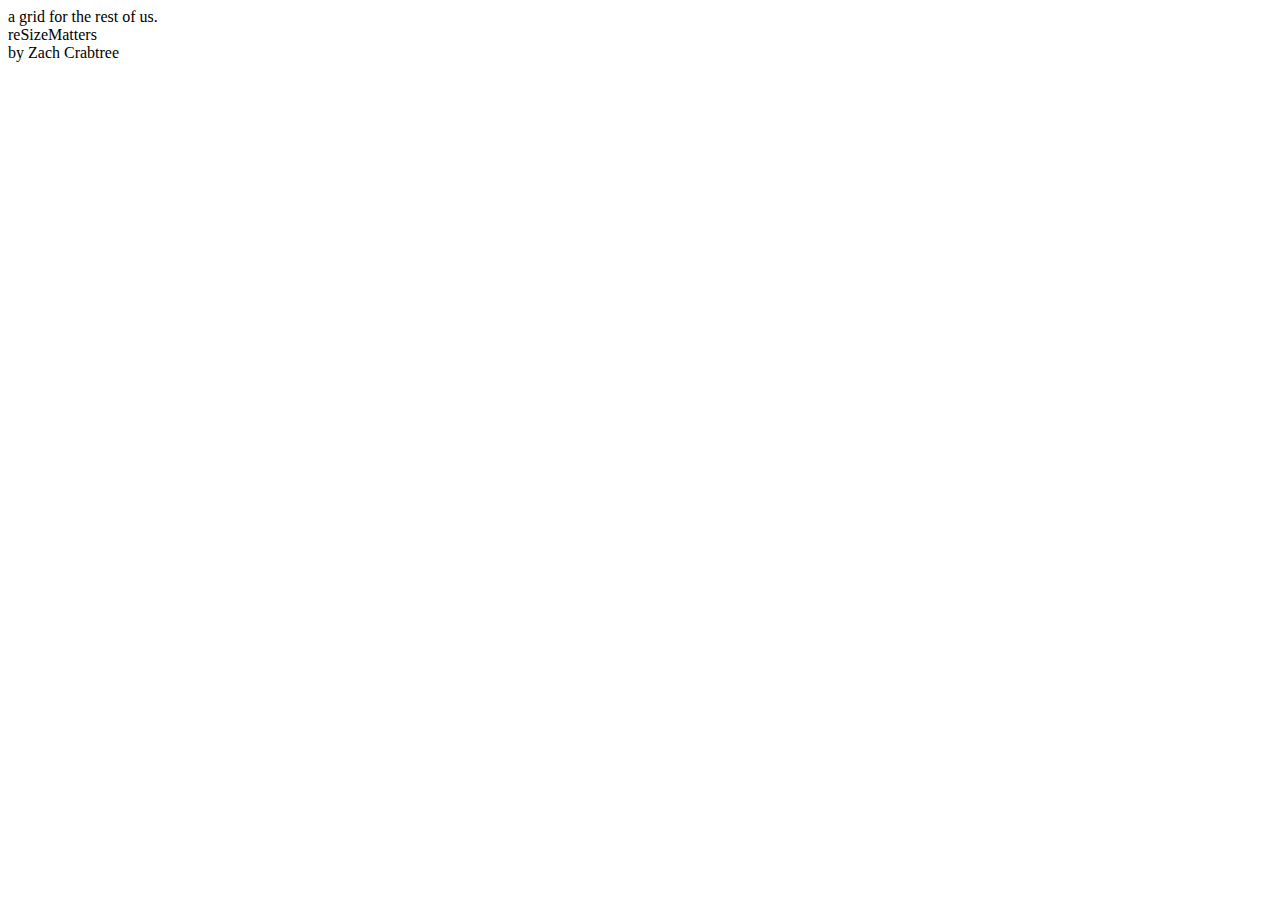
==== index.html @ ca757efb "firing up gh-pages" ====
<html>
  <head>
    <title>reSizeMatters</title>
    <script src="https://ajax.googleapis.com/ajax/libs/jquery/2.1.4/jquery.min.js"></script>
    <script src="grid.js"></script>
    <link rel="stylesheet" type="text/css" href="grid.css">
    <link rel="stylesheet" type="text/css" href="main.css">
  </head>
  <body>
    <div class="container">

      <div class="fluid row">
        <div class="four column">
          <div>a grid for the rest of us.</div>
        </div>
        <div class="four column">
          <div>reSizeMatters</div>
        </div>
        <div class="four column">
          <div>by Zach Crabtree</div>
        </div>

    </div>
  </body>

</html>
---- main.css ----
#nav
{
  border: solid black 1px;
  width: 100%;
}
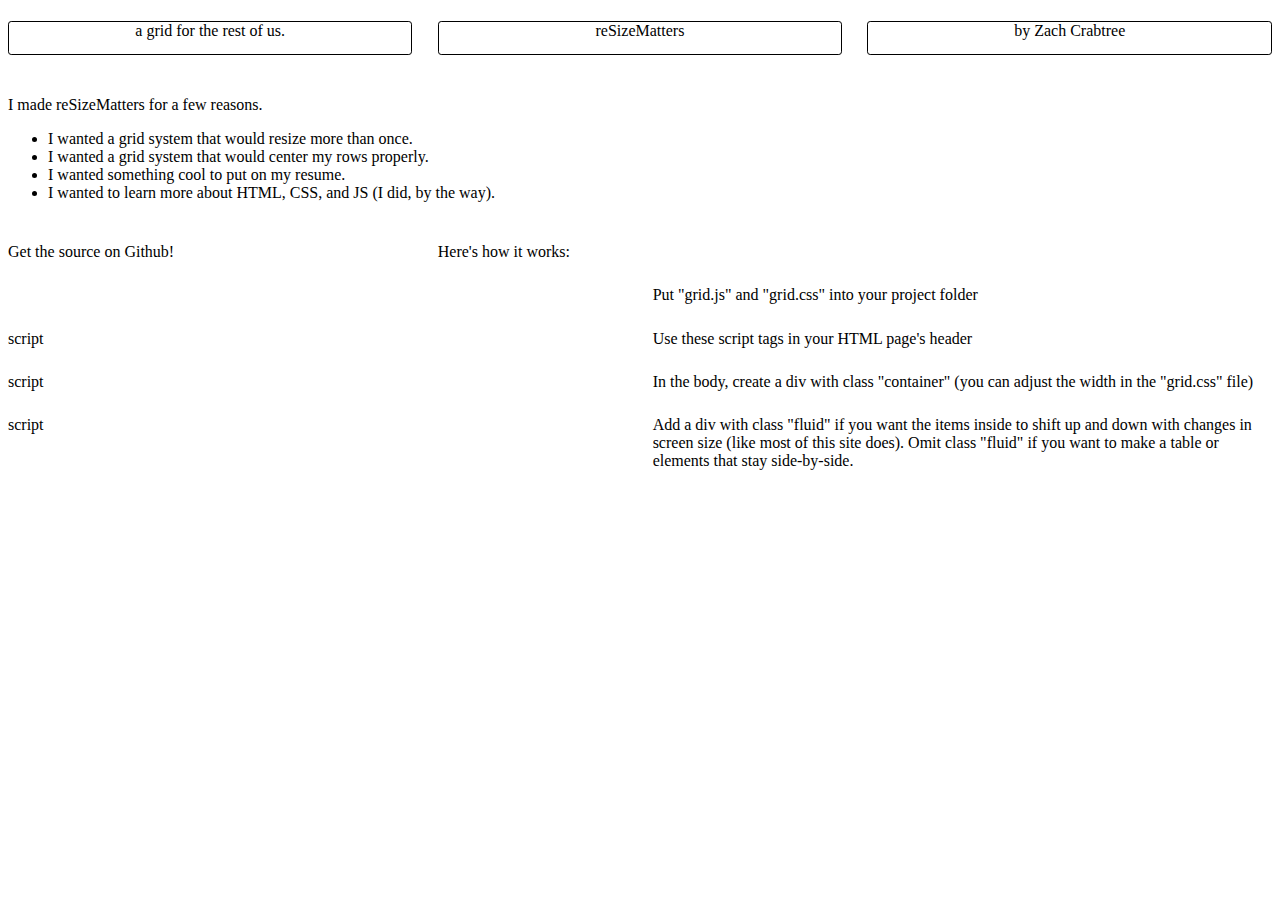
==== commit 738629e4: "adding things to demo site" ====
--- a/index.html
+++ b/index.html
@@ -11,14 +11,81 @@
 
       <div class="fluid row">
         <div class="four column">
-          <div>a grid for the rest of us.</div>
+          <div class="top">a grid for the rest of us.</div>
         </div>
         <div class="four column">
-          <div>reSizeMatters</div>
+          <div class="top">reSizeMatters</div>
         </div>
         <div class="four column">
-          <div>by Zach Crabtree</div>
+          <div class="top">by Zach Crabtree</div>
         </div>
+      </div>
+
+      <div class="fluid row">
+        <div class="twelve column">
+          <div>
+            <p>I made reSizeMatters for a few reasons.</p>
+            <ul>
+              <li>I wanted a grid system that would resize more than once.</li>
+              <li>I wanted a grid system that would center my rows properly.</li>
+              <li>I wanted something cool to put on my resume.</li>
+              <li>I wanted to learn more about HTML, CSS, and JS (I did, by the way).</li>
+            </ul>
+          </div>
+        </div>
+      </div>
+
+      <div class="fluid row">
+        <div class="four column">
+          Get the source on Github!
+        </div>
+      </div>
+
+      <div class="fluid row">
+        <div class="eight column">
+          Here's how it works:
+        </div>
+      </div>
+
+      <div class="fluid row">
+        <div class="six column">
+          <!-- Put image thing here -->
+        </div>
+        <div class="six column">
+          Put "grid.js" and "grid.css" into your project folder
+        </div>
+      </div>
+
+      <div class="fluid row">
+        <div class="six column">
+          script
+        </div>
+        <div class="six column">
+          Use these script tags in your HTML page's header
+        </div>
+      </div>
+
+      <div class="fluid row">
+        <div class="six column">
+          script
+        </div>
+        <div class="six column">
+          In the body, create a div with class "container"
+          (you can adjust the width in the "grid.css" file)
+        </div>
+      </div>
+
+      <div class="fluid row">
+        <div class="six column">
+          script
+        </div>
+        <div class="six column">
+          Add a div with class "fluid" if you want the items inside
+          to shift up and down with changes in screen size (like most
+          of this site does). Omit class "fluid" if you want to make a
+          table or elements that stay side-by-side.
+        </div>
+      </div>
 
     </div>
   </body>
--- a/grid.css
+++ b/grid.css
@@ -0,0 +1,200 @@
+.container
+{
+  /*change width to whatever*/
+  width: 100%;
+  margin: auto;
+}
+
+.fluid
+{
+  padding: 0;
+  margin: 0;
+  clear: both;
+}
+
+.row:before,
+.row:after
+{
+  content: "";
+  display: table;
+}
+
+.row:after
+{
+  clear: both;
+}
+
+.column
+{
+  display: block;
+  float: left;
+  margin-left: 2%;
+  margin-top: 1%;
+  margin-bottom: 1%;
+}
+
+.column:first-child
+{
+  margin-left: 0;
+}
+
+.twelve
+{
+  width: 100%;
+}
+
+.eleven
+{
+  width: 91.5%;
+}
+
+.ten
+{
+  width: 83%;
+}
+
+.nine
+{
+  width: 74.5%;
+}
+
+.eight
+{
+  width: 66%;
+}
+
+.seven
+{
+  width: 57.5%;
+}
+
+.six
+{
+  width: 49%;
+}
+
+.five
+{
+  width: 40.5%;
+}
+
+.four
+{
+  width: 32%;
+}
+
+.three
+{
+  width: 23.5%;
+}
+
+.two
+{
+  width: 15%;
+}
+
+.one
+{
+  width: 6.5%;
+}
+
+@media screen and (max-width: 640px)
+{
+  /*The .fluid selectors make sure that the divs inside other columns don't get
+  resized as the screen changes. That way tables and navs stay nice looking :)*/
+
+  .fluid > .eleven
+  {
+    width: 100%;
+  }
+
+  .fluid > .ten
+  {
+    width: 100%;
+  }
+
+  .fluid > .nine
+  {
+    width: 100%;
+  }
+
+  .fluid > .eight
+  {
+    width: 100%;
+  }
+
+  .fluid > .seven
+  {
+    width: 100%;
+  }
+
+  .fluid > .six
+  {
+    width: 100%;
+  }
+    .fluid > .five
+  {
+    width: 75%;
+  }
+
+  .fluid > .four
+  {
+    width: 64%;
+  }
+
+  .fluid > .three
+  {
+    width: 47%;
+  }
+
+  .fluid > .two
+  {
+    width: 30%;
+  }
+
+  .fluid > .one
+  {
+    width: 13%;
+  }
+}
+
+@media screen and (max-width: 480px)
+{
+  .fluid > .five
+  {
+    width: 100%;
+  }
+
+  .fluid > .four
+  {
+    width: 100%;
+  }
+
+  .fluid > .three
+  {
+    width: 100%;
+  }
+
+  .fluid > .two
+  {
+    width: 49%;
+  }
+
+  .fluid > .one
+  {
+    width: 23.5%;
+  }
+}
+
+@media screen and (max-width: 320px)
+{
+  .fluid > .two
+  {
+    width: 100%;
+  }
+
+  .fluid > .one
+  {
+    width: 100%;
+  }
+}
--- a/main.css
+++ b/main.css
@@ -1,5 +1,9 @@
-#nav
+.top
 {
-  border: solid black 1px;
-  width: 100%;
+  outer-width: 100%;
+  text-align: center;
+  border-radius: .2rem;
+  border: black 1px solid;
+  height: 2rem;
+  font-family: cursive;
 }
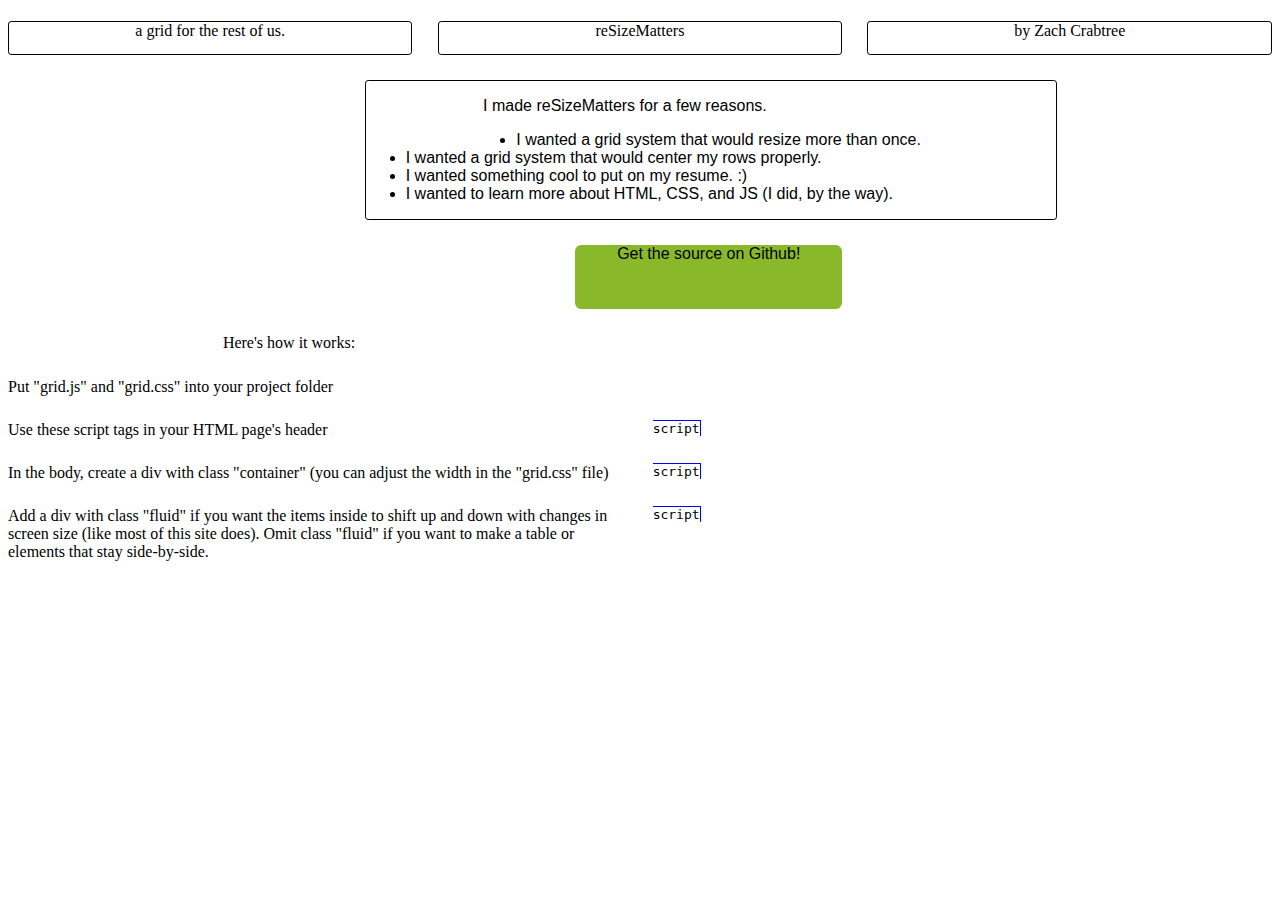
==== commit 62bdcd84: ":)" ====
--- a/index.html
+++ b/index.html
@@ -22,13 +22,13 @@
       </div>
 
       <div class="fluid row">
-        <div class="twelve column">
-          <div>
+        <div class="eight column">
+          <div class="desc">
             <p>I made reSizeMatters for a few reasons.</p>
             <ul>
               <li>I wanted a grid system that would resize more than once.</li>
               <li>I wanted a grid system that would center my rows properly.</li>
-              <li>I wanted something cool to put on my resume.</li>
+              <li>I wanted something cool to put on my resume. :)</li>
               <li>I wanted to learn more about HTML, CSS, and JS (I did, by the way).</li>
             </ul>
           </div>
@@ -37,7 +37,11 @@
 
       <div class="fluid row">
         <div class="four column">
-          Get the source on Github!
+          <a href="http://github.com/zakattak/reSizeMatters">
+            <div class="button">
+              Get the source on Github!
+            </div>
+          </a>
         </div>
       </div>
 
@@ -49,41 +53,47 @@
 
       <div class="fluid row">
         <div class="six column">
-          <!-- Put image thing here -->
+          Put "grid.js" and "grid.css" into your project folder
         </div>
         <div class="six column">
-          Put "grid.js" and "grid.css" into your project folder
+          <!-- Put image thing here -->
         </div>
       </div>
 
       <div class="fluid row">
         <div class="six column">
-          script
+          Use these script tags in your HTML page's header
         </div>
         <div class="six column">
-          Use these script tags in your HTML page's header
+          <code>
+            script
+          </code>
         </div>
       </div>
 
       <div class="fluid row">
         <div class="six column">
-          script
+          In the body, create a div with class "container"
+          (you can adjust the width in the "grid.css" file)
         </div>
         <div class="six column">
-          In the body, create a div with class "container"
-          (you can adjust the width in the "grid.css" file)
+          <code>
+            script
+          </code>
         </div>
       </div>
 
       <div class="fluid row">
         <div class="six column">
-          script
-        </div>
-        <div class="six column">
           Add a div with class "fluid" if you want the items inside
           to shift up and down with changes in screen size (like most
           of this site does). Omit class "fluid" if you want to make a
           table or elements that stay side-by-side.
+        </div>
+        <div class="six column">
+          <code>
+            script
+          </code>
         </div>
       </div>
 
--- a/main.css
+++ b/main.css
@@ -1,3 +1,9 @@
+a
+{
+  text-decoration: none;
+  color: inherit;
+}
+
 .top
 {
   outer-width: 100%;
@@ -7,3 +13,27 @@
   height: 2rem;
   font-family: cursive;
 }
+
+.desc
+{
+  outer-width: 100%;
+  border: black 1px solid;
+  border-radius: .2rem;
+  font-family: sans-serif;
+}
+
+.button
+{
+  height: 4rem;
+  outer-width: 100%;
+  text-align: center;
+  font-family: sans-serif;
+  background-color: rgb(137, 185, 43);
+  border-radius: .4rem;
+}
+
+code
+{
+  border-top: blue solid 1px;
+  border-right: blue solid 1px;
+}
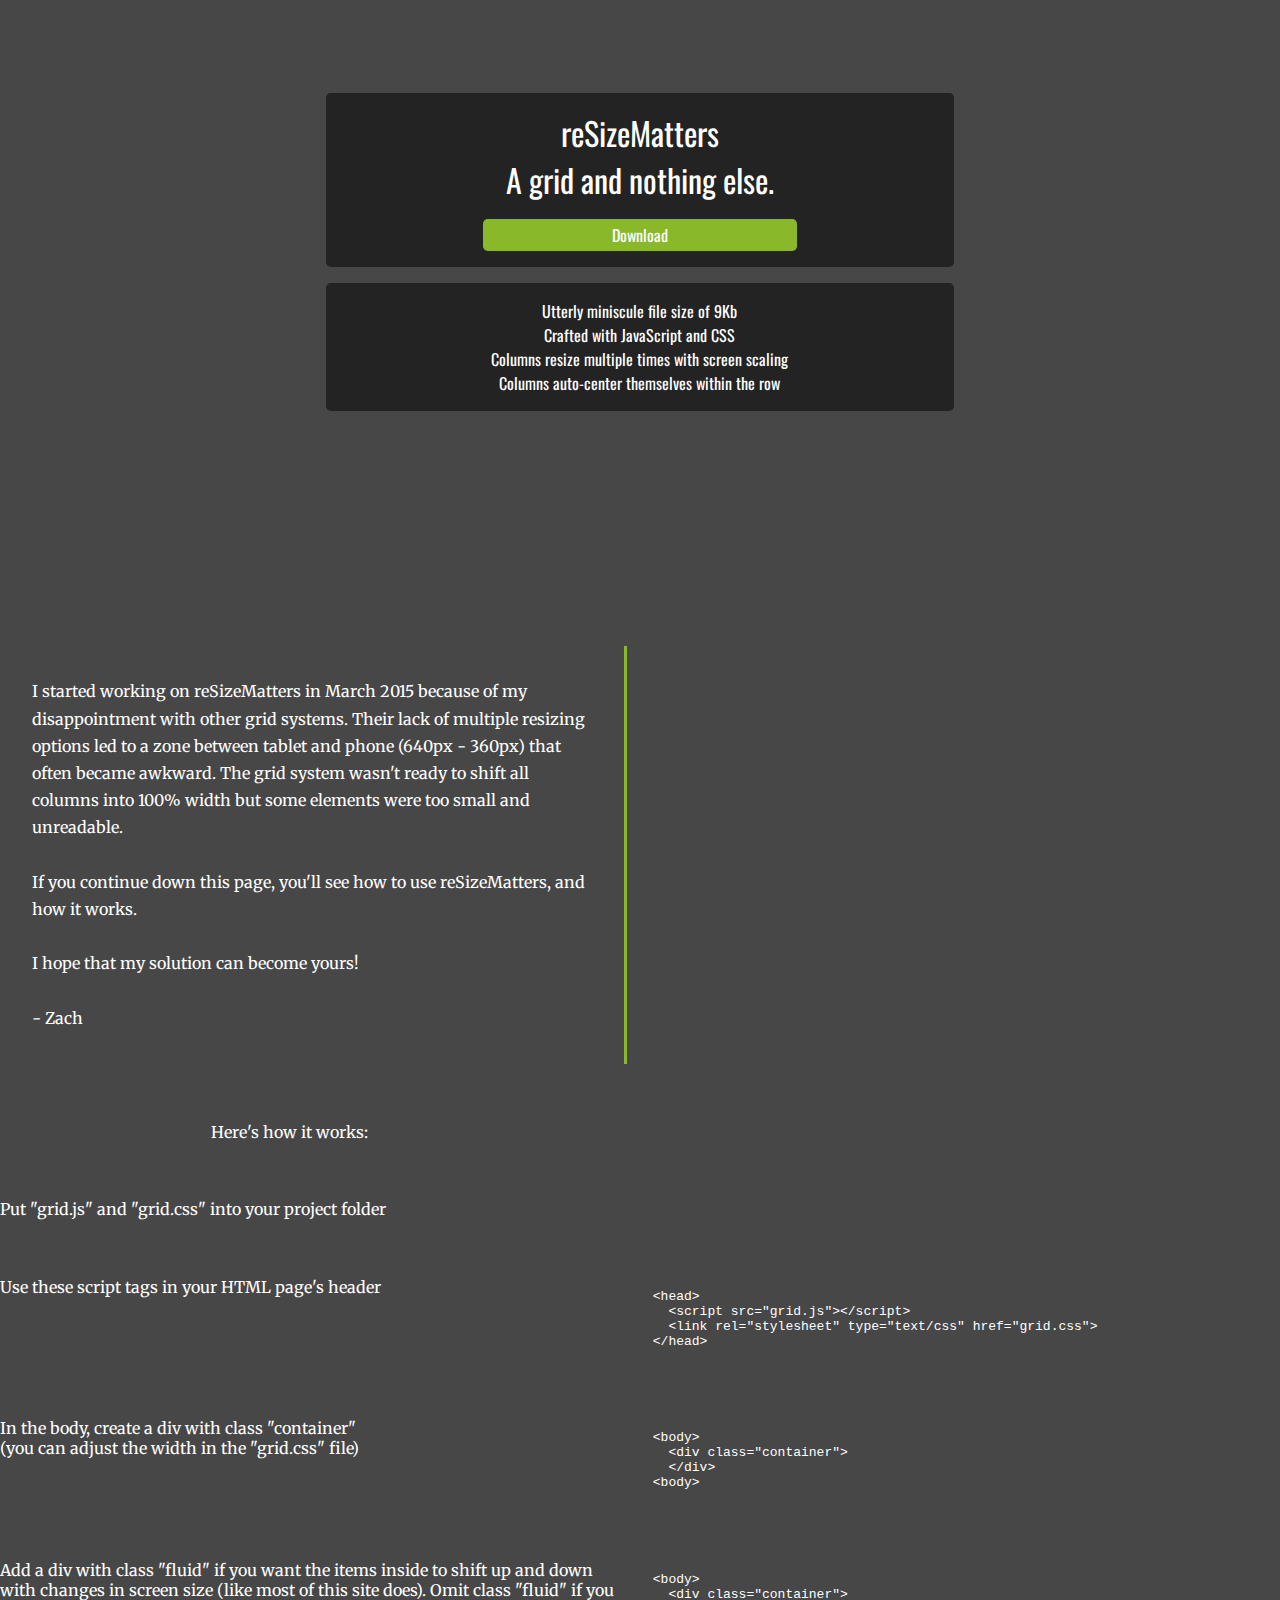
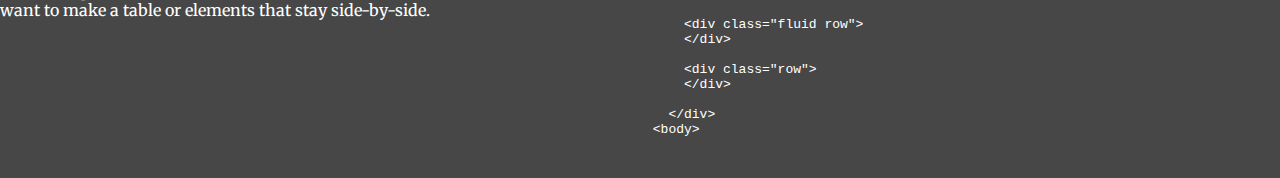
==== commit 04b49d00: "ACTUALLY fixed the rememberRows(), fixMargins(), and centerRows()" ====
--- a/index.html
+++ b/index.html
@@ -3,6 +3,8 @@
     <title>reSizeMatters</title>
     <script src="https://ajax.googleapis.com/ajax/libs/jquery/2.1.4/jquery.min.js"></script>
     <script src="grid.js"></script>
+    <link href='https://fonts.googleapis.com/css?family=Oswald:300' rel='stylesheet' type='text/css'>
+    <link href='https://fonts.googleapis.com/css?family=Merriweather:300' rel='stylesheet' type='text/css'>
     <link rel="stylesheet" type="text/css" href="grid.css">
     <link rel="stylesheet" type="text/css" href="main.css">
   </head>
@@ -10,50 +12,68 @@
     <div class="container">
 
       <div class="fluid row">
-        <div class="four column">
-          <div class="top">a grid for the rest of us.</div>
+        <div class="twelve column top">
+
+            <div class="fluid row">
+              <div class="six column title">
+                  reSizeMatters
+                </br>
+                  A grid and nothing else.
+                  <a href="http://github.com/zakattak/reSizeMatters">
+                    <div class="button">
+                      Download
+                    </div>
+                  </a>
+              </div>
+            </div>
+
+            <div class="fluid row">
+              <div class="six column features">
+                  Utterly miniscule file size of 9Kb
+                </br>
+                  Crafted with JavaScript and CSS
+                </br>
+                  Columns resize multiple times with screen scaling
+                </br>
+                  Columns auto-center themselves within the row
+              </div>
+            </div>
+
+
         </div>
-        <div class="four column">
-          <div class="top">reSizeMatters</div>
+      </div>
+
+      <div class="fluid row intro">
+        <div class="six column">
+          <div class="desc">
+            I started working on reSizeMatters in March 2015 because of my disappointment with other grid systems.
+            Their lack of multiple resizing options led to a zone between tablet and phone (640px - 360px)
+            that often became awkward. The grid system wasn't ready to shift all columns into 100% width
+            but some elements were too small and unreadable.
+          </br></br>
+            If you continue down this page, you'll see how to use reSizeMatters, and how it works.
+          </br></br>
+            I hope that my solution can become yours!
+          </br></br>
+            - Zach
+          </div>
         </div>
-        <div class="four column">
-          <div class="top">by Zach Crabtree</div>
+        <div class="six column">
+          <div class="grid-example">
+
+          </div>
         </div>
       </div>
 
       <div class="fluid row">
         <div class="eight column">
-          <div class="desc">
-            <p>I made reSizeMatters for a few reasons.</p>
-            <ul>
-              <li>I wanted a grid system that would resize more than once.</li>
-              <li>I wanted a grid system that would center my rows properly.</li>
-              <li>I wanted something cool to put on my resume. :)</li>
-              <li>I wanted to learn more about HTML, CSS, and JS (I did, by the way).</li>
-            </ul>
-          </div>
-        </div>
-      </div>
-
-      <div class="fluid row">
-        <div class="four column">
-          <a href="http://github.com/zakattak/reSizeMatters">
-            <div class="button">
-              Get the source on Github!
-            </div>
-          </a>
-        </div>
-      </div>
-
-      <div class="fluid row">
-        <div class="eight column">
-          Here's how it works:
+          <p>Here's how it works:</p>
         </div>
       </div>
 
       <div class="fluid row">
         <div class="six column">
-          Put "grid.js" and "grid.css" into your project folder
+          <p>Put "grid.js" and "grid.css" into your project folder</p>
         </div>
         <div class="six column">
           <!-- Put image thing here -->
@@ -62,38 +82,55 @@
 
       <div class="fluid row">
         <div class="six column">
-          Use these script tags in your HTML page's header
+          <p>Use these script tags in your HTML page's header</p>
         </div>
         <div class="six column">
-          <code>
-            script
-          </code>
+          <pre><code>
+&lt;head&gt;
+  &lt;script src=&quot;grid.js&quot;&gt;&lt;/script&gt;
+  &lt;link rel=&quot;stylesheet&quot; type=&quot;text/css&quot; href=&quot;grid.css&quot;&gt;
+&lt;/head&gt;
+          </code></pre>
         </div>
       </div>
 
       <div class="fluid row">
         <div class="six column">
-          In the body, create a div with class "container"
-          (you can adjust the width in the "grid.css" file)
+          <p>In the body, create a div with class "container"
+          </br>
+          (you can adjust the width in the "grid.css" file)</p>
         </div>
         <div class="six column">
-          <code>
-            script
-          </code>
+          <pre><code>
+&lt;body&gt;
+  &lt;div class="container"&gt;
+  &lt;/div&gt;
+&lt;body&gt;
+          </code></pre>
         </div>
       </div>
 
       <div class="fluid row">
         <div class="six column">
-          Add a div with class "fluid" if you want the items inside
+          <p>Add a div with class "fluid" if you want the items inside
           to shift up and down with changes in screen size (like most
           of this site does). Omit class "fluid" if you want to make a
-          table or elements that stay side-by-side.
+          table or elements that stay side-by-side.</p>
         </div>
         <div class="six column">
-          <code>
-            script
-          </code>
+          <pre><code>
+&lt;body&gt;
+  &lt;div class=&quot;container&quot;&gt;
+
+    &lt;div class=&quot;fluid row&quot;&gt;
+    &lt;/div&gt;
+
+    &lt;div class=&quot;row&quot;&gt;
+    &lt;/div&gt;
+
+  &lt;/div&gt;
+&lt;body&gt;
+          </code></pre>
         </div>
       </div>
 
--- a/main.css
+++ b/main.css
@@ -1,39 +1,126 @@
+body
+{
+  padding: 0;
+  margin: 0;
+  background-color: #474747;
+  color: white;
+}
+
+html
+{
+  padding: 0;
+  margin: 0;
+}
+
 a
 {
   text-decoration: none;
   color: inherit;
 }
 
+li
+{
+  list-style-type: circle;
+}
+
+p
+{
+  font-family: 'Merriweather', serif;
+}
+
+hr
+{
+  border: 0;
+  height: 1px;
+  background-image: linear-gradient(
+    to right,
+    rgb(137, 185, 4, 0),
+    rgb(137, 185, 4, 0.75),
+    rgb(137, 185, 4, 0));
+}
+
 .top
 {
-  outer-width: 100%;
+  height: 30rem;
+  padding-top: 5rem;
+  padding-bottom: 2rem;
+  width: 100%;
   text-align: center;
-  border-radius: .2rem;
-  border: black 1px solid;
+  background-image: url("img/background.jpg");
+  background-size: cover;
+}
+
+.title
+{
+  font-size: 2rem;
+  font-family: 'Oswald', sans-serif;
+  color: white;
+  background-color: rgba(0, 0, 0, 0.5);
+  border-radius: .3rem;
+  padding: 1rem 0 1rem 0;
+  margin: auto;
+}
+
+.button
+{
+  color: white;
   height: 2rem;
-  font-family: cursive;
+  font-size: 1rem;
+  width: 50%;
+  margin-left: auto;
+  margin-right: auto;
+  margin-top: 1rem;
+  text-align: center;
+  font-family: 'Oswald', sans-serif;
+  background-color: #89b92b;
+  border-radius: .3rem;
+  line-height: 2rem;
+}
+
+.features
+{
+  font-family: 'Oswald', sans-serif;
+  color: white;
+  background-color: rgba(0, 0, 0, 0.5);
+  border-radius: .3rem;
+  padding: 1rem 0 1rem 0;
+  margin-left: auto;
+  margin-right: auto;
+  margin-top: 1rem;
+}
+
+.intro
+{
+  margin-top: 1rem;
+  margin-bottom: 1rem;
 }
 
 .desc
 {
   outer-width: 100%;
-  border: black 1px solid;
-  border-radius: .2rem;
-  font-family: sans-serif;
+  font-family: 'Merriweather', serif;
+  border-right: #89b92b 3px solid;
+  padding: 2rem;
+  line-height: 1.7rem;
 }
 
-.button
+
+@media screen and (max-width: 640px)
 {
-  height: 4rem;
-  outer-width: 100%;
-  text-align: center;
-  font-family: sans-serif;
-  background-color: rgb(137, 185, 43);
-  border-radius: .4rem;
+  .desc
+  {
+    border-bottom: #89b92b 3px solid;
+    border-right: none;
+  }
+
 }
 
-code
+@media screen and (max-width: 480px)
 {
-  border-top: blue solid 1px;
-  border-right: blue solid 1px;
+
 }
+
+@media screen and (max-width: 360px)
+{
+
+}
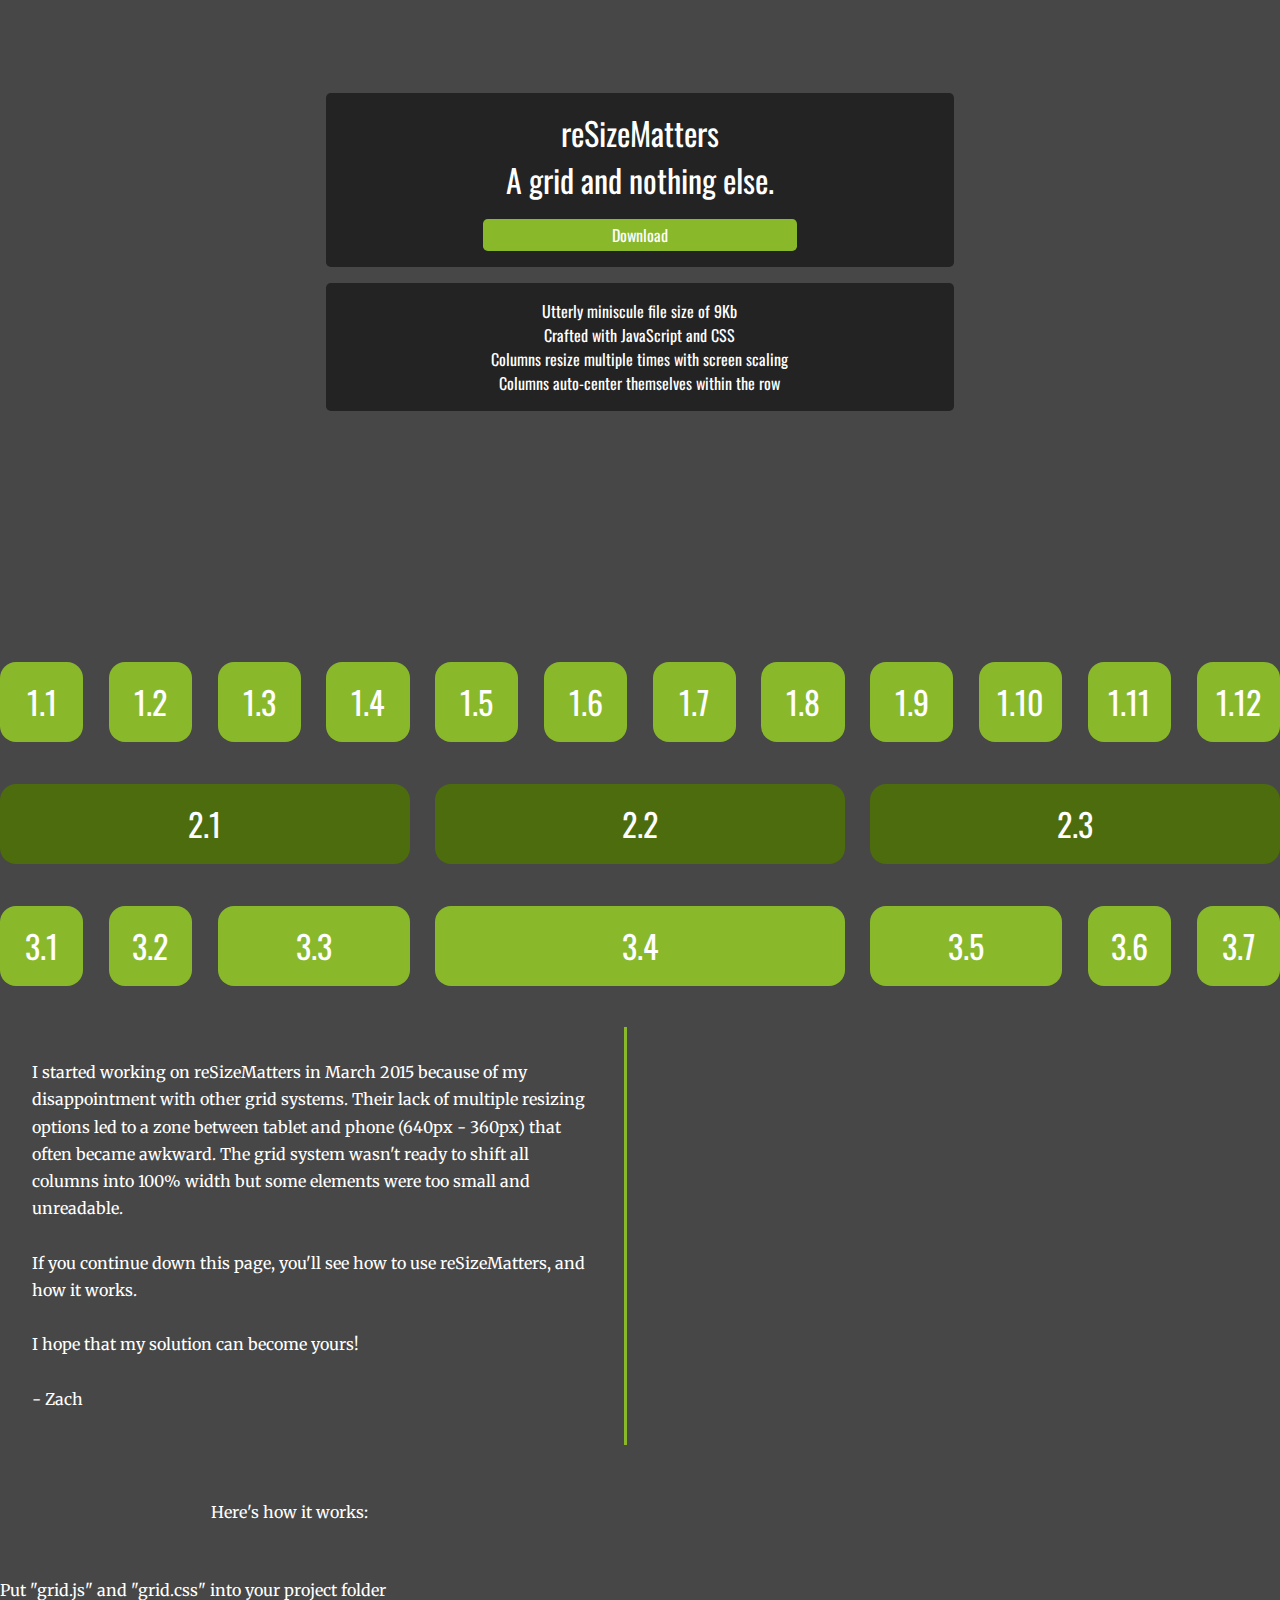
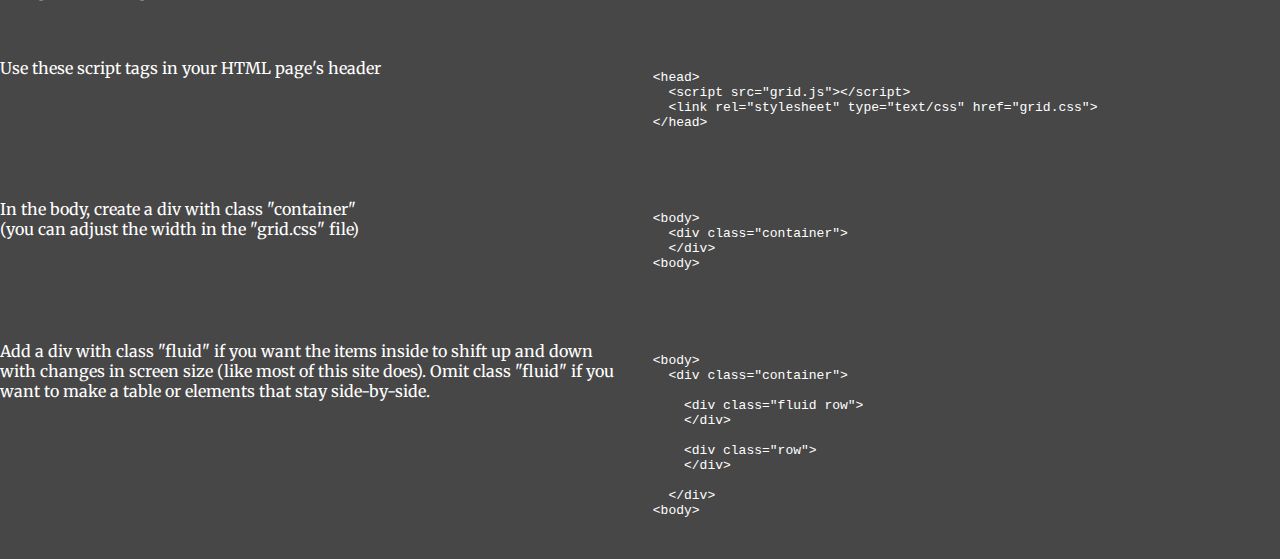
==== commit bb1d3573: "fixed the centering" ====
--- a/index.html
+++ b/index.html
@@ -42,6 +42,40 @@
 
         </div>
       </div>
+
+      <div class="fluid row demo-row">
+
+      </div>
+
+      <div class="fluid row demo-row">
+        <div class="one column demo">1.1</div>
+        <div class="one column demo">1.2</div>
+        <div class="one column demo">1.3</div>
+        <div class="one column demo">1.4</div>
+        <div class="one column demo">1.5</div>
+        <div class="one column demo">1.6</div>
+        <div class="one column demo">1.7</div>
+        <div class="one column demo">1.8</div>
+        <div class="one column demo">1.9</div>
+        <div class="one column demo">1.10</div>
+        <div class="one column demo">1.11</div>
+        <div class="one column demo">1.12</div>
+      </div>
+      <div class="fluid row demo-row">
+        <div class="four column demo2">2.1</div>
+        <div class="four column demo2">2.2</div>
+        <div class="four column demo2">2.3</div>
+      </div>
+      <div class="fluid row demo-row">
+        <div class="one column demo">3.1</div>
+        <div class="one column demo">3.2</div>
+        <div class="two column demo">3.3</div>
+        <div class="four column demo">3.4</div>
+        <div class="two column demo">3.5</div>
+        <div class="one column demo">3.6</div>
+        <div class="one column demo">3.7</div>
+      </div>
+
 
       <div class="fluid row intro">
         <div class="six column">
--- a/main.css
+++ b/main.css
@@ -89,6 +89,34 @@
   margin-top: 1rem;
 }
 
+.demo, .demo2, .demo3
+{
+  font-family: 'Oswald', sans-serif;
+  height: 5rem;
+  border-radius: 1rem;
+  text-align: center;
+  font-size: 2rem;
+  line-height: 5rem;
+}
+
+.demo
+{
+  background-color: #89b92b;
+}
+
+.demo2
+{
+  background-color: #4D6C0E;
+}
+
+
+
+.demo-row
+{
+  margin-top: 1rem;
+  margin-bottom: 1rem;
+}
+
 .intro
 {
   margin-top: 1rem;
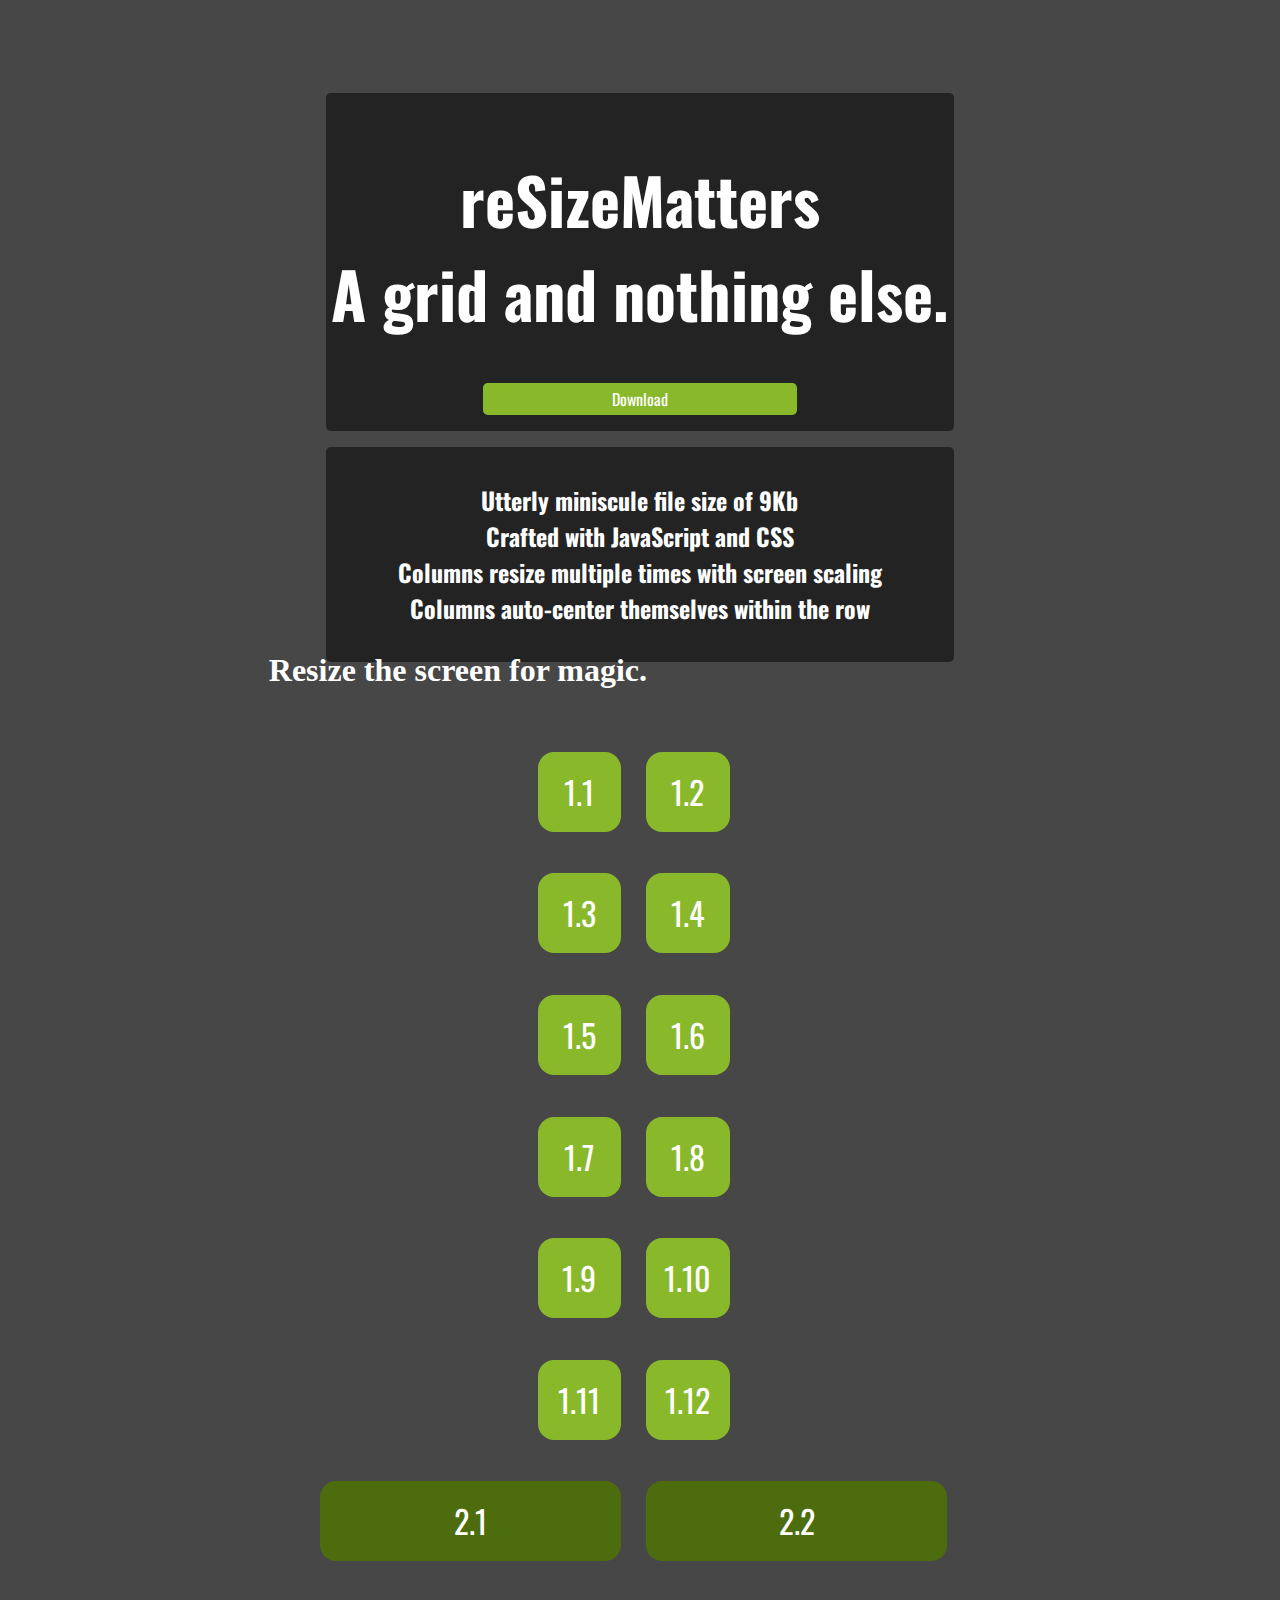
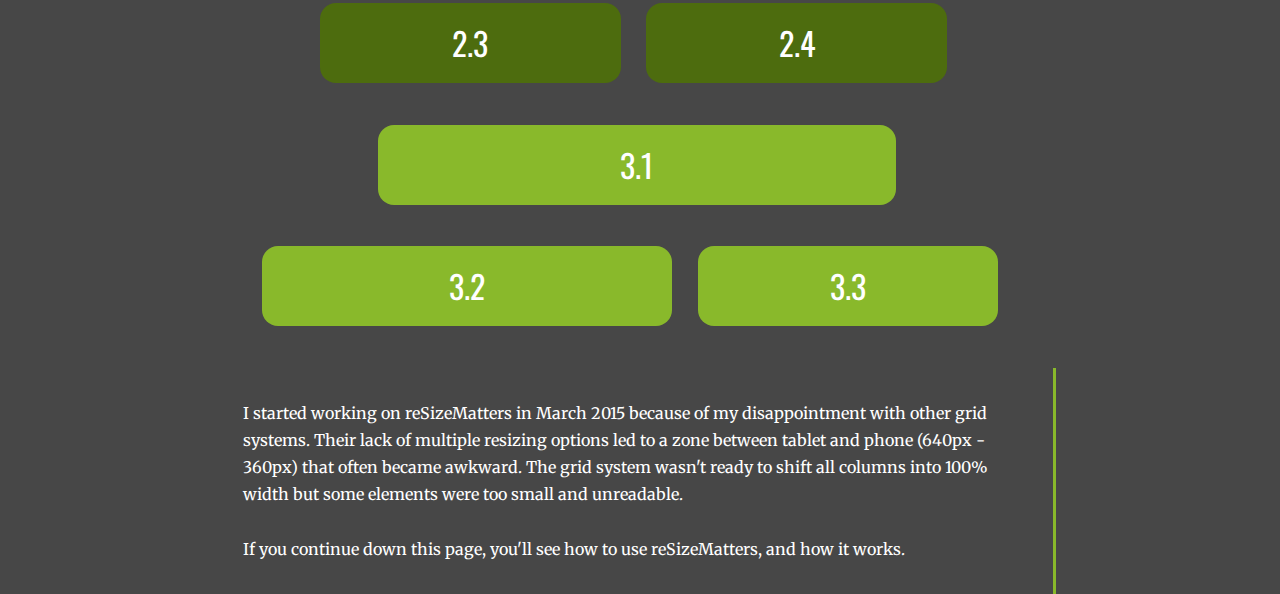
==== commit fafb8746: "demo site formatting" ====
--- a/index.html
+++ b/index.html
@@ -16,9 +16,9 @@
 
             <div class="fluid row">
               <div class="six column title">
-                  reSizeMatters
+                  <h1>reSizeMatters
                 </br>
-                  A grid and nothing else.
+                  A grid and nothing else.</h1>
                   <a href="http://github.com/zakattak/reSizeMatters">
                     <div class="button">
                       Download
@@ -29,6 +29,7 @@
 
             <div class="fluid row">
               <div class="six column features">
+                <h2>
                   Utterly miniscule file size of 9Kb
                 </br>
                   Crafted with JavaScript and CSS
@@ -36,6 +37,7 @@
                   Columns resize multiple times with screen scaling
                 </br>
                   Columns auto-center themselves within the row
+                </h2>
               </div>
             </div>
 
@@ -43,8 +45,10 @@
         </div>
       </div>
 
-      <div class="fluid row demo-row">
-
+      <div class="fluid row">
+        <div class="seven column">
+            <h1 class="demo-heading">Resize the screen for magic.</h1>
+        </div>
       </div>
 
       <div class="fluid row demo-row">
@@ -62,23 +66,19 @@
         <div class="one column demo">1.12</div>
       </div>
       <div class="fluid row demo-row">
-        <div class="four column demo2">2.1</div>
-        <div class="four column demo2">2.2</div>
-        <div class="four column demo2">2.3</div>
+        <div class="three column demo2">2.1</div>
+        <div class="three column demo2">2.2</div>
+        <div class="three column demo2">2.3</div>
+        <div class="three column demo2">2.4</div>
       </div>
       <div class="fluid row demo-row">
-        <div class="one column demo">3.1</div>
-        <div class="one column demo">3.2</div>
-        <div class="two column demo">3.3</div>
-        <div class="four column demo">3.4</div>
-        <div class="two column demo">3.5</div>
-        <div class="one column demo">3.6</div>
-        <div class="one column demo">3.7</div>
+        <div class="five column demo">3.1</div>
+        <div class="four column demo">3.2</div>
+        <div class="three column demo">3.3</div>
       </div>
 
-
       <div class="fluid row intro">
-        <div class="six column">
+        <div class="eight column">
           <div class="desc">
             I started working on reSizeMatters in March 2015 because of my disappointment with other grid systems.
             Their lack of multiple resizing options led to a zone between tablet and phone (640px - 360px)
@@ -92,33 +92,28 @@
             - Zach
           </div>
         </div>
-        <div class="six column">
-          <div class="grid-example">
+      </div>
 
-          </div>
+      <div class="fluid row">
+        <div class="seven column">
+          <h1 class="demo-heading">Here's how it works: </h1>
         </div>
       </div>
 
       <div class="fluid row">
-        <div class="eight column">
-          <p>Here's how it works:</p>
-        </div>
-      </div>
-
-      <div class="fluid row">
-        <div class="six column">
+        <div class="five column">
           <p>Put "grid.js" and "grid.css" into your project folder</p>
         </div>
-        <div class="six column">
+        <div class="seven column">
           <!-- Put image thing here -->
         </div>
       </div>
 
       <div class="fluid row">
-        <div class="six column">
+        <div class="five column instruct">
           <p>Use these script tags in your HTML page's header</p>
         </div>
-        <div class="six column">
+        <div class="seven column">
           <pre><code>
 &lt;head&gt;
   &lt;script src=&quot;grid.js&quot;&gt;&lt;/script&gt;
@@ -129,12 +124,12 @@
       </div>
 
       <div class="fluid row">
-        <div class="six column">
+        <div class="five column instruct">
           <p>In the body, create a div with class "container"
           </br>
           (you can adjust the width in the "grid.css" file)</p>
         </div>
-        <div class="six column">
+        <div class="seven column">
           <pre><code>
 &lt;body&gt;
   &lt;div class="container"&gt;
@@ -145,13 +140,13 @@
       </div>
 
       <div class="fluid row">
-        <div class="six column">
+        <div class="five column instruct">
           <p>Add a div with class "fluid" if you want the items inside
           to shift up and down with changes in screen size (like most
           of this site does). Omit class "fluid" if you want to make a
           table or elements that stay side-by-side.</p>
         </div>
-        <div class="six column">
+        <div class="seven column">
           <pre><code>
 &lt;body&gt;
   &lt;div class=&quot;container&quot;&gt;
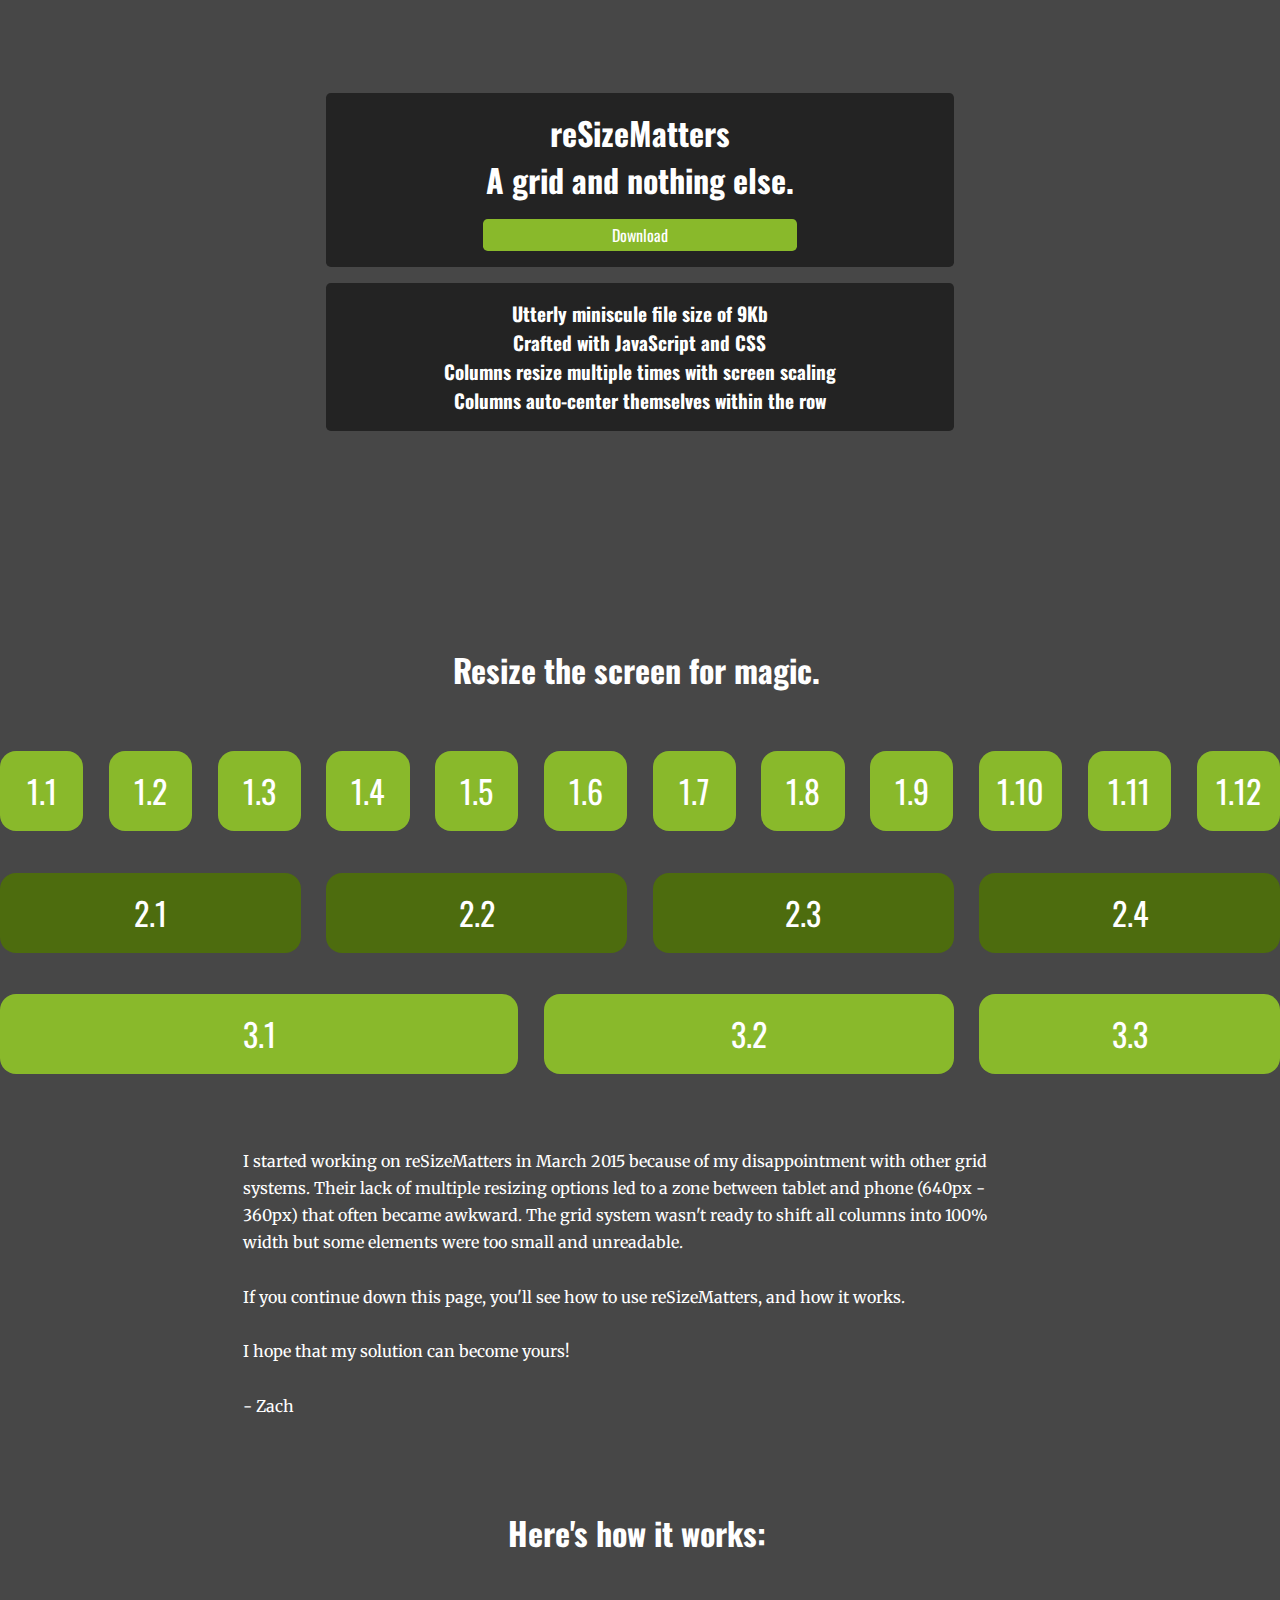
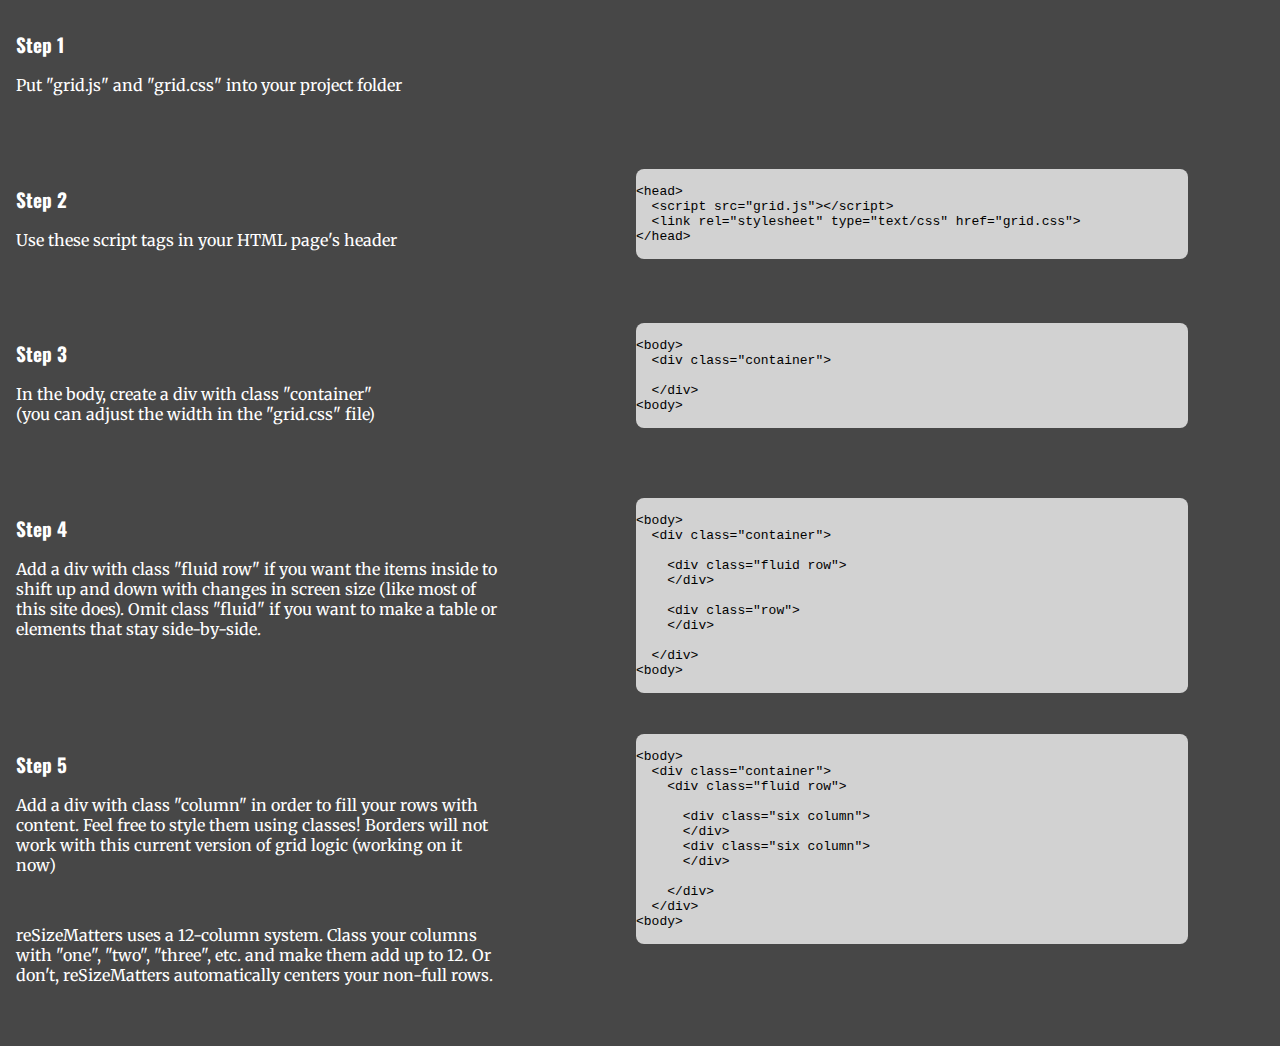
==== commit 5714da03: "more content and styling" ====
--- a/index.html
+++ b/index.html
@@ -1,12 +1,12 @@
 <html>
   <head>
     <title>reSizeMatters</title>
+    <link rel="stylesheet" type="text/css" href="grid.css">
+    <link rel="stylesheet" type="text/css" href="main.css">
+    <link href='https://fonts.googleapis.com/css?family=Oswald:300' rel='stylesheet' type='text/css'>
+    <link href='https://fonts.googleapis.com/css?family=Merriweather:300' rel='stylesheet' type='text/css'>
     <script src="https://ajax.googleapis.com/ajax/libs/jquery/2.1.4/jquery.min.js"></script>
     <script src="grid.js"></script>
-    <link href='https://fonts.googleapis.com/css?family=Oswald:300' rel='stylesheet' type='text/css'>
-    <link href='https://fonts.googleapis.com/css?family=Merriweather:300' rel='stylesheet' type='text/css'>
-    <link rel="stylesheet" type="text/css" href="grid.css">
-    <link rel="stylesheet" type="text/css" href="main.css">
   </head>
   <body>
     <div class="container">
@@ -94,24 +94,30 @@
         </div>
       </div>
 
-      <div class="fluid row">
+      <div class="fluid row instructions">
         <div class="seven column">
           <h1 class="demo-heading">Here's how it works: </h1>
         </div>
       </div>
 
-      <div class="fluid row">
-        <div class="five column">
-          <p>Put "grid.js" and "grid.css" into your project folder</p>
+      <div class="fluid row instructions">
+        <div class="five column">
+          <div class="instruct">
+            <h2>Step 1</h2>
+            <p>Put "grid.js" and "grid.css" into your project folder</p>
+          </div>
         </div>
         <div class="seven column">
           <!-- Put image thing here -->
         </div>
       </div>
 
-      <div class="fluid row">
-        <div class="five column instruct">
-          <p>Use these script tags in your HTML page's header</p>
+      <div class="fluid row instructions">
+        <div class="five column">
+          <div class="instruct">
+            <h2>Step 2</h2>
+            <p>Use these script tags in your HTML page's header</p>
+          </div>
         </div>
         <div class="seven column">
           <pre><code>
@@ -123,28 +129,35 @@
         </div>
       </div>
 
-      <div class="fluid row">
-        <div class="five column instruct">
-          <p>In the body, create a div with class "container"
-          </br>
-          (you can adjust the width in the "grid.css" file)</p>
+      <div class="fluid row instructions">
+        <div class="five column">
+          <div class="instruct">
+            <h2>Step 3</h2>
+            <p>In the body, create a div with class "container"
+            </br>
+            (you can adjust the width in the "grid.css" file)</p>
+          </div>
         </div>
         <div class="seven column">
           <pre><code>
 &lt;body&gt;
   &lt;div class="container"&gt;
+
   &lt;/div&gt;
 &lt;body&gt;
           </code></pre>
         </div>
       </div>
 
-      <div class="fluid row">
-        <div class="five column instruct">
-          <p>Add a div with class "fluid" if you want the items inside
-          to shift up and down with changes in screen size (like most
-          of this site does). Omit class "fluid" if you want to make a
-          table or elements that stay side-by-side.</p>
+      <div class="fluid row instructions">
+        <div class="five column">
+          <div class="instruct">
+            <h2>Step 4</h2>
+            <p>Add a div with class "fluid row" if you want the items inside
+            to shift up and down with changes in screen size (like most
+            of this site does). Omit class "fluid" if you want to make a
+            table or elements that stay side-by-side.</p>
+          </div>
         </div>
         <div class="seven column">
           <pre><code>
@@ -162,6 +175,36 @@
           </code></pre>
         </div>
       </div>
+      <div class="fluid row instructions">
+        <div class="five column">
+          <div class="instruct">
+            <h2>Step 5</h2>
+            <p>Add a div with class "column" in order to fill your
+            rows with content. Feel free to style them using classes! Borders will
+          not work with this current version of grid logic (working on it now)</p>
+          </br>
+            <p>reSizeMatters uses a 12-column system. Class your columns with "one",
+            "two", "three", etc. and make them add up to 12. Or don't, reSizeMatters
+            automatically centers your non-full rows. </p>
+          </div>
+        </div>
+        <div class="seven column">
+          <pre><code>
+&lt;body&gt;
+  &lt;div class=&quot;container&quot;&gt;
+    &lt;div class=&quot;fluid row&quot;&gt;
+
+      &lt;div class=&quot;six column&quot;&gt;
+      &lt;/div&gt;
+      &lt;div class=&quot;six column&quot;&gt;
+      &lt;/div&gt;
+
+    &lt;/div&gt;
+  &lt;/div&gt;
+&lt;body&gt;
+          </code></pre>
+        </div>
+      </div>
 
     </div>
   </body>
--- a/main.css
+++ b/main.css
@@ -28,6 +28,22 @@
   font-family: 'Merriweather', serif;
 }
 
+h1
+{
+  font-size: 2rem;
+  font-family: 'Oswald', sans-serif;
+  color: white;
+  margin:0;
+}
+
+h2
+{
+  font-size: 1.2rem;
+  font-family: 'Oswald', sans-serif;
+  color: white;
+  margin:0;
+}
+
 hr
 {
   border: 0;
@@ -39,22 +55,30 @@
     rgb(137, 185, 4, 0));
 }
 
+pre
+{
+  border-radius: .5rem;
+  background-color: rgb(210, 210, 210);
+  color: black;
+  width: 75%;
+  margin: auto;
+  overflow-y: scroll;
+}
+
 .top
 {
   height: 30rem;
   padding-top: 5rem;
   padding-bottom: 2rem;
   width: 100%;
-  text-align: center;
+
   background-image: url("img/background.jpg");
   background-size: cover;
 }
 
 .title
 {
-  font-size: 2rem;
-  font-family: 'Oswald', sans-serif;
-  color: white;
+  text-align: center;
   background-color: rgba(0, 0, 0, 0.5);
   border-radius: .3rem;
   padding: 1rem 0 1rem 0;
@@ -79,17 +103,20 @@
 
 .features
 {
-  font-family: 'Oswald', sans-serif;
-  color: white;
+  text-align: center;
   background-color: rgba(0, 0, 0, 0.5);
   border-radius: .3rem;
   padding: 1rem 0 1rem 0;
-  margin-left: auto;
-  margin-right: auto;
   margin-top: 1rem;
 }
 
-.demo, .demo2, .demo3
+.demo-heading
+{
+  text-align: center;
+  margin: 1rem 0 1rem 0;
+}
+
+.demo, .demo2
 {
   font-family: 'Oswald', sans-serif;
   height: 5rem;
@@ -109,15 +136,7 @@
   background-color: #4D6C0E;
 }
 
-
-
 .demo-row
-{
-  margin-top: 1rem;
-  margin-bottom: 1rem;
-}
-
-.intro
 {
   margin-top: 1rem;
   margin-bottom: 1rem;
@@ -127,11 +146,20 @@
 {
   outer-width: 100%;
   font-family: 'Merriweather', serif;
-  border-right: #89b92b 3px solid;
   padding: 2rem;
   line-height: 1.7rem;
 }
 
+.instructions
+{
+  margin-top: 1rem;
+  margin-bottom: 1rem;
+}
+
+.instruct
+{
+  padding: 1rem;
+}
 
 @media screen and (max-width: 640px)
 {
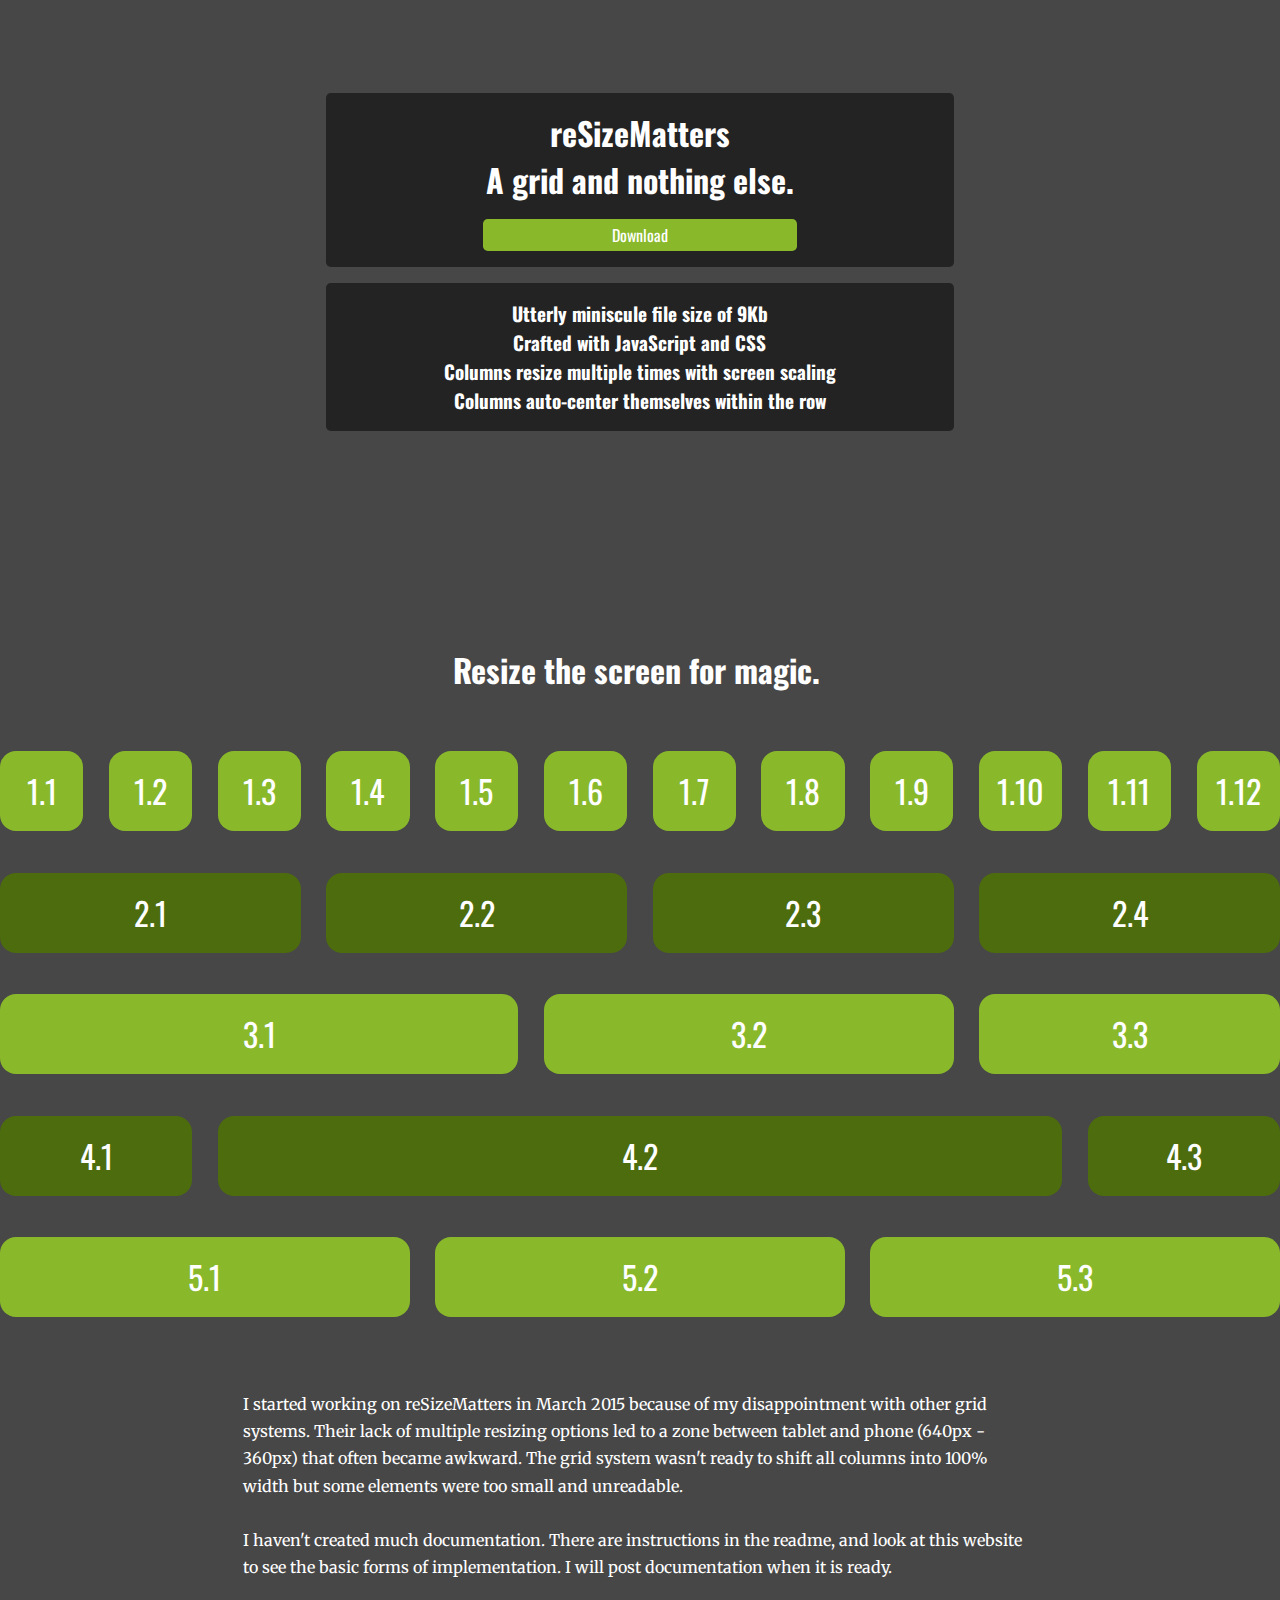
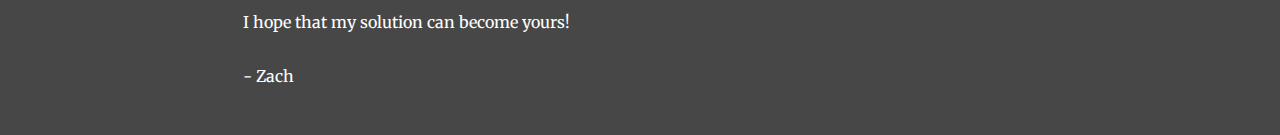
==== commit 05490596: "Merge pull request #6 from zakattak/gh-pages" ====
--- a/index.html
+++ b/index.html
@@ -76,6 +76,16 @@
         <div class="four column demo">3.2</div>
         <div class="three column demo">3.3</div>
       </div>
+      <div class="fluid row demo-row">
+        <div class="two column demo2">4.1</div>
+        <div class="eight column demo2">4.2</div>
+        <div class="two column demo2">4.3</div>
+      </div>
+      <div class="fluid row demo-row">
+        <div class="four column demo">5.1</div>
+        <div class="four column demo">5.2</div>
+        <div class="four column demo">5.3</div>
+      </div>
 
       <div class="fluid row intro">
         <div class="eight column">
@@ -85,7 +95,8 @@
             that often became awkward. The grid system wasn't ready to shift all columns into 100% width
             but some elements were too small and unreadable.
           </br></br>
-            If you continue down this page, you'll see how to use reSizeMatters, and how it works.
+            I haven't created much documentation. There are instructions in the readme, and look at this website
+            to see the basic forms of implementation. I will post documentation when it is ready.
           </br></br>
             I hope that my solution can become yours!
           </br></br>
@@ -94,118 +105,6 @@
         </div>
       </div>
 
-      <div class="fluid row instructions">
-        <div class="seven column">
-          <h1 class="demo-heading">Here's how it works: </h1>
-        </div>
-      </div>
-
-      <div class="fluid row instructions">
-        <div class="five column">
-          <div class="instruct">
-            <h2>Step 1</h2>
-            <p>Put "grid.js" and "grid.css" into your project folder</p>
-          </div>
-        </div>
-        <div class="seven column">
-          <!-- Put image thing here -->
-        </div>
-      </div>
-
-      <div class="fluid row instructions">
-        <div class="five column">
-          <div class="instruct">
-            <h2>Step 2</h2>
-            <p>Use these script tags in your HTML page's header</p>
-          </div>
-        </div>
-        <div class="seven column">
-          <pre><code>
-&lt;head&gt;
-  &lt;script src=&quot;grid.js&quot;&gt;&lt;/script&gt;
-  &lt;link rel=&quot;stylesheet&quot; type=&quot;text/css&quot; href=&quot;grid.css&quot;&gt;
-&lt;/head&gt;
-          </code></pre>
-        </div>
-      </div>
-
-      <div class="fluid row instructions">
-        <div class="five column">
-          <div class="instruct">
-            <h2>Step 3</h2>
-            <p>In the body, create a div with class "container"
-            </br>
-            (you can adjust the width in the "grid.css" file)</p>
-          </div>
-        </div>
-        <div class="seven column">
-          <pre><code>
-&lt;body&gt;
-  &lt;div class="container"&gt;
-
-  &lt;/div&gt;
-&lt;body&gt;
-          </code></pre>
-        </div>
-      </div>
-
-      <div class="fluid row instructions">
-        <div class="five column">
-          <div class="instruct">
-            <h2>Step 4</h2>
-            <p>Add a div with class "fluid row" if you want the items inside
-            to shift up and down with changes in screen size (like most
-            of this site does). Omit class "fluid" if you want to make a
-            table or elements that stay side-by-side.</p>
-          </div>
-        </div>
-        <div class="seven column">
-          <pre><code>
-&lt;body&gt;
-  &lt;div class=&quot;container&quot;&gt;
-
-    &lt;div class=&quot;fluid row&quot;&gt;
-    &lt;/div&gt;
-
-    &lt;div class=&quot;row&quot;&gt;
-    &lt;/div&gt;
-
-  &lt;/div&gt;
-&lt;body&gt;
-          </code></pre>
-        </div>
-      </div>
-      <div class="fluid row instructions">
-        <div class="five column">
-          <div class="instruct">
-            <h2>Step 5</h2>
-            <p>Add a div with class "column" in order to fill your
-            rows with content. Feel free to style them using classes! Borders will
-          not work with this current version of grid logic (working on it now)</p>
-          </br>
-            <p>reSizeMatters uses a 12-column system. Class your columns with "one",
-            "two", "three", etc. and make them add up to 12. Or don't, reSizeMatters
-            automatically centers your non-full rows. </p>
-          </div>
-        </div>
-        <div class="seven column">
-          <pre><code>
-&lt;body&gt;
-  &lt;div class=&quot;container&quot;&gt;
-    &lt;div class=&quot;fluid row&quot;&gt;
-
-      &lt;div class=&quot;six column&quot;&gt;
-      &lt;/div&gt;
-      &lt;div class=&quot;six column&quot;&gt;
-      &lt;/div&gt;
-
-    &lt;/div&gt;
-  &lt;/div&gt;
-&lt;body&gt;
-          </code></pre>
-        </div>
-      </div>
-
     </div>
   </body>
 
--- a/main.css
+++ b/main.css
@@ -62,7 +62,7 @@
   color: black;
   width: 75%;
   margin: auto;
-  overflow-y: scroll;
+  overflow-x: auto;
 }
 
 .top
